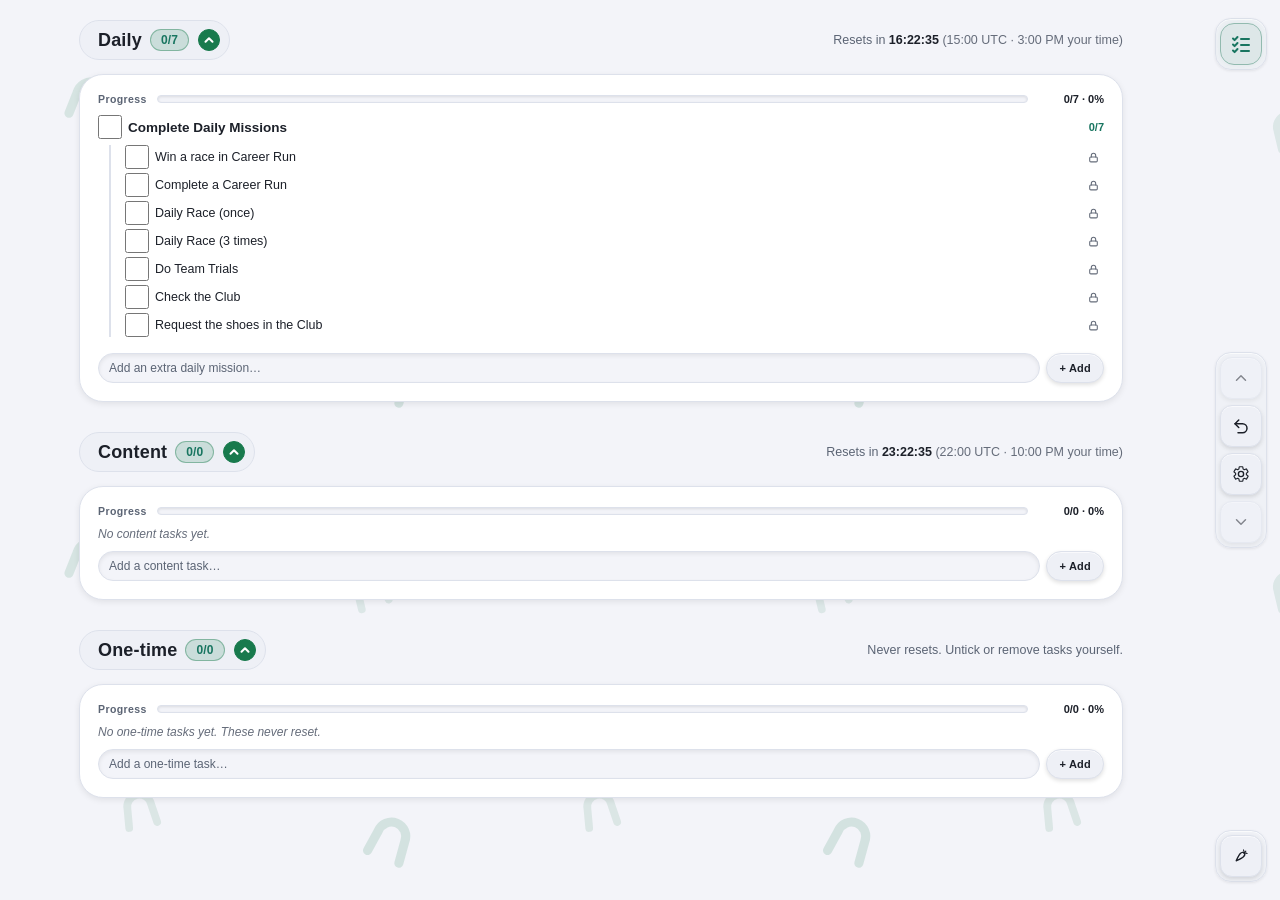
==== checklist/index.html @ df5f754b "Carotene Beta 2" ====
<!DOCTYPE html>
<html lang="en">
<head>
  <meta charset="UTF-8">
  <meta name="viewport" content="width=device-width, initial-scale=1.0">
  <meta name="description" content="'Checklist' - daily and content to-do lists for UM:PD that reset on game time.">
  <meta http-equiv="Content-Security-Policy" content="default-src 'self'; script-src 'self'; style-src 'self' 'unsafe-inline' https://fonts.googleapis.com; font-src 'self' https://fonts.gstatic.com; img-src 'self' data:; connect-src 'self'; object-src 'none'; base-uri 'self'; form-action 'self'; frame-ancestors 'self'; worker-src 'none'">
  <title>'Checklist' - Carotene</title>
  <link rel="preconnect" href="https://fonts.googleapis.com">
  <link rel="preconnect" href="https://fonts.gstatic.com" crossorigin>
  <link href="https://fonts.googleapis.com/css2?family=Quicksand:wght@400;500;600;700&display=swap" rel="stylesheet">
  <link rel="icon" type="image/svg+xml" href="../favicon.svg">
  <link rel="stylesheet" href="style.css">
</head>
<body>
<a class="skip-link" href="#sections">Skip to content</a>

<svg class="bg-pattern" aria-hidden="true" focusable="false" xmlns="http://www.w3.org/2000/svg">
  <defs>
    <g id="cleat-shape">
      <path d="M-13,14 L-11,-3 A11,11 0 0 1 11,-3 L13,14" fill="none" stroke="var(--accent)" stroke-width="7" stroke-linecap="round" stroke-linejoin="round"/>
    </g>
    <pattern id="cleat-pattern" width="460" height="460" patternUnits="userSpaceOnUse">
      <use href="#cleat-shape" opacity="0.13" transform="translate(90,100) scale(1.3) rotate(15)"/>
      <use href="#cleat-shape" opacity="0.10" transform="translate(370,130) scale(1.1) rotate(-20)"/>
      <use href="#cleat-shape" opacity="0.11" transform="translate(140,350) scale(1.1) rotate(-12)"/>
      <use href="#cleat-shape" opacity="0.14" transform="translate(390,380) scale(1.3) rotate(22)"/>
    </pattern>
  </defs>
  <rect width="100%" height="100%" fill="url(#cleat-pattern)"/>
</svg>

<div class="topbar">
  <div class="wrap topbar-inner">
    <div class="brand">
      <h1>
        <svg class="brand-mark" viewBox="0 0 24 24" fill="none" stroke="currentColor" stroke-width="2" stroke-linecap="round" stroke-linejoin="round" aria-hidden="true" xmlns="http://www.w3.org/2000/svg">
          <path d="M4 6.5l1.6 1.6L8.5 5M4 12.5l1.6 1.6L8.5 11M4 18.5l1.6 1.6L8.5 17"/>
          <path d="M12 7h8M12 13h8M12 19h8"/>
        </svg>
        <span class="sr-only">'Checklist'</span>
      </h1>
    </div>
    <div class="topbar-actions">
      <nav class="rail-nav" aria-label="Main navigation">
        <button class="btn rail-action" id="jump-top-btn" type="button" aria-label="Jump to top" data-tooltip="Jump to top">
          <svg viewBox="0 0 24 24" fill="none" aria-hidden="true" xmlns="http://www.w3.org/2000/svg">
            <path d="M6 15l6-6 6 6" stroke="currentColor" stroke-width="2" stroke-linecap="round" stroke-linejoin="round"/>
          </svg>
        </button>
        <button class="btn rail-action" id="untick-btn" type="button" aria-label="Untick everything" data-tooltip="Untick everything">
          <svg viewBox="0 0 24 24" fill="none" aria-hidden="true" xmlns="http://www.w3.org/2000/svg">
            <path d="M9 14L4 9L9 4" stroke="currentColor" stroke-width="2" stroke-linecap="round" stroke-linejoin="round"/>
            <path d="M4 9H14C17.3137 9 20 11.6863 20 15C20 18.3137 17.3137 21 14 21H8" stroke="currentColor" stroke-width="2" stroke-linecap="round" stroke-linejoin="round"/>
          </svg>
        </button>
      </nav>
      <div class="settings-wrap">
        <button class="btn icon-btn" id="settings-btn" aria-label="Settings" aria-haspopup="dialog" aria-expanded="false" aria-controls="settings-panel">
          <svg viewBox="0 0 24 24" aria-hidden="true" xmlns="http://www.w3.org/2000/svg" fill="none" stroke="currentColor" stroke-linecap="round" stroke-linejoin="round">
            <path d="M19.14 12.94c.04-.31.06-.63.06-.94s-.02-.63-.06-.94l2.03-1.58a.5.5 0 0 0 .12-.64l-1.92-3.32a.5.5 0 0 0-.6-.22l-2.39.96a7.03 7.03 0 0 0-1.6-.94l-.36-2.54a.5.5 0 0 0-.5-.43h-3.84a.5.5 0 0 0-.5.43l-.36 2.54a7.03 7.03 0 0 0-1.6.94l-2.39-.96a.5.5 0 0 0-.6.22l-1.92 3.32a.5.5 0 0 0 .12.64l2.03 1.58c-.04.31-.06.63-.06.94s.02.63.06.94l-2.03 1.58a.5.5 0 0 0-.12.64l1.92 3.32c.14.24.42.34.66.25l2.39-.96c.5.33 1.04.61 1.6.94l.36 2.54c.05.22.25.38.5.38h3.84c.25 0 .45-.16.5-.38l.36-2.54c.56-.33 1.1-.61 1.6-.94l2.39.96c.24.09.52-.01.66-.25l1.92-3.32a.5.5 0 0 0-.12-.64l-2.03-1.58z" stroke-width="1.5"/>
            <circle cx="12" cy="12" r="3.5" stroke-width="1.8" fill="none"/>
          </svg>
        </button>
        <div class="settings-panel" id="settings-panel" role="dialog" aria-label="Settings">
          <div class="settings-group-label">Appearance</div>
          <div class="settings-row settings-row-icons">
            <button class="icon-pill-btn" id="mode-toggle-btn" aria-label="Toggle light/dark mode" aria-pressed="false" data-tooltip="Toggle mode">
              <svg class="icon-toggle-sun" viewBox="0 0 24 24" fill="none" xmlns="http://www.w3.org/2000/svg">
                <circle cx="12" cy="12" r="4.2" stroke="currentColor" stroke-width="2" stroke-linecap="round"/>
                <path d="M12 2.5V5M12 19V21.5M4.2 4.2L6 6M18 18L19.8 19.8M2.5 12H5M19 12H21.5M4.2 19.8L6 18M18 6L19.8 4.2" stroke="currentColor" stroke-width="2" stroke-linecap="round"/>
              </svg>
              <svg class="icon-toggle-moon" viewBox="0 0 24 24" fill="none" xmlns="http://www.w3.org/2000/svg">
                <path d="M20 14.5A8.5 8.5 0 1 1 9.5 4a7 7 0 0 0 10.5 10.5Z" stroke="currentColor" stroke-width="2" stroke-linecap="round" stroke-linejoin="round"/>
              </svg>
            </button>
            <button class="icon-pill-btn" id="theme-toggle-btn" aria-label="Toggle Turf/Dirt color theme" aria-pressed="false" data-tooltip="Toggle color theme">
              <svg class="icon-toggle-turf" viewBox="0 0 24 24" fill="none" xmlns="http://www.w3.org/2000/svg">
                <path d="M6 20V13C6 10 8 8 8 8C8 8 6 10 6 13" stroke="currentColor" stroke-width="2" stroke-linecap="round" stroke-linejoin="round"/>
                <path d="M12 20V10C12 7 14 5 14 5C14 5 12 7 12 10" stroke="currentColor" stroke-width="2" stroke-linecap="round" stroke-linejoin="round"/>
                <path d="M18 20V13C18 10 20 8 20 8C20 8 18 10 18 13" stroke="currentColor" stroke-width="2" stroke-linecap="round" stroke-linejoin="round"/>
              </svg>
              <svg class="icon-toggle-dirt" viewBox="0 0 24 24" fill="none" xmlns="http://www.w3.org/2000/svg">
                <path d="M3 18L8 9L12 15L15 10L21 18" stroke="currentColor" stroke-width="2" stroke-linecap="round" stroke-linejoin="round"/>
                <path d="M3 20H21" stroke="currentColor" stroke-width="2" stroke-linecap="round"/>
              </svg>
            </button>
          </div>
          <div class="settings-group-label" style="margin-top:6px;">Navbar position</div>
          <div class="nav-position-group" role="group" aria-label="Navbar position">
            <button class="nav-pos-btn" type="button" data-pos="left" aria-label="Place navbar on the left" aria-pressed="false" data-tooltip="Left">
              <svg viewBox="0 0 24 24" fill="none" aria-hidden="true" xmlns="http://www.w3.org/2000/svg">
                <rect x="3" y="4" width="18" height="16" rx="2.5" stroke="currentColor" stroke-width="2"/>
                <rect x="4.5" y="5.5" width="4" height="13" rx="1.5" fill="currentColor"/>
              </svg>
            </button>
            <button class="nav-pos-btn" type="button" data-pos="top" aria-label="Place navbar at the top" aria-pressed="false" data-tooltip="Top">
              <svg viewBox="0 0 24 24" fill="none" aria-hidden="true" xmlns="http://www.w3.org/2000/svg">
                <rect x="3" y="4" width="18" height="16" rx="2.5" stroke="currentColor" stroke-width="2"/>
                <rect x="4.5" y="5.5" width="15" height="4" rx="1.5" fill="currentColor"/>
              </svg>
            </button>
            <button class="nav-pos-btn" type="button" data-pos="right" aria-label="Place navbar on the right" aria-pressed="false" data-tooltip="Right">
              <svg viewBox="0 0 24 24" fill="none" aria-hidden="true" xmlns="http://www.w3.org/2000/svg">
                <rect x="3" y="4" width="18" height="16" rx="2.5" stroke="currentColor" stroke-width="2"/>
                <rect x="15.5" y="5.5" width="4" height="13" rx="1.5" fill="currentColor"/>
              </svg>
            </button>
            <button class="nav-pos-btn" type="button" data-pos="bottom" aria-label="Place navbar at the bottom" aria-pressed="false" data-tooltip="Bottom">
              <svg viewBox="0 0 24 24" fill="none" aria-hidden="true" xmlns="http://www.w3.org/2000/svg">
                <rect x="3" y="4" width="18" height="16" rx="2.5" stroke="currentColor" stroke-width="2"/>
                <rect x="4.5" y="14.5" width="15" height="4" rx="1.5" fill="currentColor"/>
              </svg>
            </button>
          </div>
          <div class="settings-divider"></div>
          <button class="btn small settings-about-btn" id="about-btn">About 'Checklist'</button>
        </div>
      </div>
      <button class="btn rail-action" id="jump-bottom-btn" type="button" aria-label="Jump to bottom" data-tooltip="Jump to bottom">
        <svg viewBox="0 0 24 24" fill="none" aria-hidden="true" xmlns="http://www.w3.org/2000/svg">
          <path d="M6 9l6 6 6-6" stroke="currentColor" stroke-width="2" stroke-linecap="round" stroke-linejoin="round"/>
        </svg>
      </button>
    </div>
    <div class="rail-item-wrap carotene-wrap">
      <button class="btn rail-action" id="carotene-btn" type="button" aria-label="Carotene" data-tooltip="Carotene" aria-expanded="false" aria-controls="carotene-panel">
        <svg viewBox="0 0 24 24" fill="none" aria-hidden="true" xmlns="http://www.w3.org/2000/svg" stroke="currentColor" stroke-linecap="round" stroke-linejoin="round">
          <g transform="rotate(45 12 12)">
            <path class="carrot-body" d="M12 21C10.5 17 9 13.4 9 10.3C9 7.7 10.3 6.1 12 6.1C13.7 6.1 15 7.7 15 10.3C15 13.4 13.5 17 12 21Z" stroke-width="1.8"/>
            <path class="carrot-leaf" d="M12 6.3C11 4.9 10 4.3 8.6 3.9" stroke-width="1.5"/>
            <path class="carrot-leaf" d="M12 6.1C12 4.7 12 3.7 12 2.9" stroke-width="1.5"/>
            <path class="carrot-leaf" d="M12 6.3C13 4.9 14 4.3 15.4 3.9" stroke-width="1.5"/>
          </g>
        </svg>
      </button>
      <div class="carotene-panel" id="carotene-panel" role="region" aria-label="Carotene" aria-hidden="true">
        <a class="carotene-panel-brand" href="../">
          <svg class="carotene-panel-mark" viewBox="0 0 24 24" fill="none" aria-hidden="true" focusable="false" xmlns="http://www.w3.org/2000/svg" stroke-linecap="round" stroke-linejoin="round">
            <g transform="rotate(45 12 12)">
              <path class="carrot-body" d="M12 21C10.5 17 9 13.4 9 10.3C9 7.7 10.3 6.1 12 6.1C13.7 6.1 15 7.7 15 10.3C15 13.4 13.5 17 12 21Z" stroke-width="1.8"/>
              <path class="carrot-leaf" d="M12 6.3C11 4.9 10 4.3 8.6 3.9" stroke-width="1.5"/>
              <path class="carrot-leaf" d="M12 6.1C12 4.7 12 3.7 12 2.9" stroke-width="1.5"/>
              <path class="carrot-leaf" d="M12 6.3C13 4.9 14 4.3 15.4 3.9" stroke-width="1.5"/>
            </g>
          </svg>
          <span class="carotene-panel-name">Carotene<sup class="carotene-panel-beta">Beta</sup></span>
        </a>
        <ul class="carotene-panel-list">
          <li>
            <a class="carotene-panel-item" href="../trackrecord/">
              <span class="carotene-panel-item-mark" aria-hidden="true">
                <svg viewBox="0 0 120 120" focusable="false" xmlns="http://www.w3.org/2000/svg">
                  <g fill="none" stroke-linecap="round" stroke-linejoin="round">
                    <rect x="17" y="17" width="40" height="40" rx="9" fill="#22b573" stroke="#22b573" stroke-width="2"/>
                    <path d="M26.5 37l8 8 13-16" stroke="#ffffff" stroke-width="5"/>
                    <rect x="63" y="17" width="40" height="40" rx="9" fill="#22b573" stroke="#22b573" stroke-width="2"/>
                    <path d="M72.5 37l8 8 13-16" stroke="#ffffff" stroke-width="5"/>
                    <rect x="17" y="63" width="40" height="40" rx="9" fill="#22b573" stroke="#22b573" stroke-width="2"/>
                    <path d="M26.5 83l8 8 13-16" stroke="#ffffff" stroke-width="5"/>
                    <rect x="63" y="63" width="40" height="40" rx="9" fill="none" stroke="#9aa3b8" stroke-width="2"/>
                  </g>
                </svg>
              </span>
              <span class="carotene-panel-item-name">Track Record</span>
            </a>
          </li>
          <li>
            <span class="carotene-panel-item is-current" aria-current="page">
              <span class="carotene-panel-item-mark carotene-panel-item-mark-amber" aria-hidden="true">
                <svg viewBox="0 0 24 24" fill="none" stroke="currentColor" stroke-width="2" stroke-linecap="round" stroke-linejoin="round" focusable="false" xmlns="http://www.w3.org/2000/svg">
                  <path d="M4 6.5l1.6 1.6L8.5 5M4 12.5l1.6 1.6L8.5 11M4 18.5l1.6 1.6L8.5 17"/>
                  <path d="M12 7h8M12 13h8M12 19h8"/>
                </svg>
              </span>
              <span class="carotene-panel-item-name">'Checklist'</span>
            </span>
          </li>
          <li>
            <span class="carotene-panel-item is-soon">
              <span class="carotene-panel-item-mark" aria-hidden="true"></span>
              <span class="carotene-panel-item-name">Coming Soon</span>
            </span>
          </li>
        </ul>
      </div>
    </div>
  </div>
</div>

<main>
  <div class="wrap">
    <div id="sections"></div>
  </div>
</main>

<div class="modal-overlay" id="about-overlay" role="dialog" aria-modal="true" aria-labelledby="about-title">
  <div class="modal-box about-modal" id="about-modal">
    <div class="modal-head">
      <h2 class="modal-title" id="about-title">About 'Checklist'</h2>
      <button class="modal-close" id="about-close" aria-label="Close About">✕</button>
    </div>
    <div class="version-badge">
      <div class="version-item"><span>Version</span><strong>Beta 1</strong></div>
    </div>
    <div class="about-text">
      <div class="about-section">
        <div class="about-section-label">How it works</div>
        <p>Tick a task when you finish it. <strong>Daily</strong> tasks untick at 15:00 UTC and <strong>Content</strong> tasks untick at 22:00 UTC. One-time tasks stay until you untick or remove them.</p>
        <p>The seven required daily missions can't be removed. Ticking <strong>Complete Daily Missions</strong> ticks all of them, and you can add extra or event missions under it.</p>
        <p>Ticking <strong>Daily Race (3 times)</strong> also ticks <strong>Daily Race (once)</strong>, and ticking <strong>Request the shoes in the Club</strong> also ticks <strong>Check the Club</strong>. Unticking the first task of a pair unticks the second one too.</p>
        <p>Each list shows a live countdown to its next reset, and that time in your own time zone.</p>
      </div>
      <div class="about-section">
        <div class="about-section-label">Privacy</div>
        <p>Your tasks stay private in this browser. Clearing your browser data will erase them.</p>
      </div>
      <div class="about-section about-links">
        <p class="about-credit">2026, Mujairkitten · Made with various AI tools · Not affiliated with Cygames.<br>Source code is licensed under GPL-3.</p>
      </div>
    </div>
  </div>
</div>

<div id="tooltip" role="tooltip" aria-hidden="true"></div>

<div id="sr-announcer" class="sr-only" aria-live="polite"></div>

<div id="toast-region" class="toast-region" aria-live="polite" aria-atomic="true"></div>

<script type="module" src="main.js"></script>
</body>
</html>
---- checklist/style.css ----
:root {
  --bg: #0d0f14;
  --bg-alt: #12141b;
  --panel: #171a22;
  --panel-2: #1d212b;
  --line: #2a2f3a;
  --line-soft: #232733;
  --ink: #eef0f5;
  --ink-dim: #9aa3b8;
  --ink-faint: #7a8494;
  --accent: #22b573;
  --accent-dim: #1a8f5a;
  --accent2: #2bcfa8;
  --accent-rgb: 34, 181, 115;
  --accent2-rgb: 43, 207, 168;
  --carrot: #e8873a;
  --carrot-leaf: #22b573;
  --glass-bg: rgba(23, 26, 34, .72);
  --glass-bg-soft: rgba(23, 26, 34, .65);
  --glass-border: rgba(255, 255, 255, .09);
  --glass-highlight: inset 0 1px 0 rgba(255, 255, 255, .06);
  --faux-glass-bg: rgba(23, 26, 34, .86);
  --faux-glass-card-bg: rgba(23, 26, 34, .86);
  --f: #ff5c5c;
  --f-text: var(--f);
  font-family: "Quicksand", sans-serif;
}
@keyframes modal-enter {
  from { opacity: 0; transform: translateY(12px) scale(.97); }
  to { opacity: 1; transform: translateY(0) scale(1); }
}
body.light {
  --bg: #f3f4f9;
  --bg-alt: #ffffff;
  --panel: #ffffff;
  --panel-2: #eef0f6;
  --line: #dde1eb;
  --line-soft: #e8ebf2;
  --ink: #1c2029;
  --ink-dim: #5b6474;
  --ink-faint: #656c7a;
  --accent: #187a4d;
  --accent-dim: #125f3b;
  --accent2: #187560;
  --accent-rgb: 24, 122, 77;
  --accent2-rgb: 24, 117, 96;
  --carrot: #c2651c;
  --carrot-leaf: #187a4d;
  --glass-bg: var(--bg-alt);
  --glass-bg-soft: var(--panel);
  --glass-border: var(--line);
  --glass-highlight: none;
  --faux-glass-bg: var(--panel-2);
  --faux-glass-card-bg: var(--panel);
  --f-text: #b82626;
}
body.dirt {
  --accent: #e0a640;
  --accent-dim: #b9822e;
  --accent2: #c97b4a;
  --accent-rgb: 224, 166, 64;
  --accent2-rgb: 201, 123, 74;
}
body.light.dirt {
  --accent: #7f560a;
  --accent-dim: #6b4708;
  --accent2: #96522a;
  --accent-rgb: 127, 86, 10;
  --accent2-rgb: 150, 82, 42;
}
* { box-sizing: border-box; }
.skip-link {
  position: fixed;
  top: -48px;
  left: 12px;
  z-index: 2000;
  background: var(--accent);
  color: #12141a;
  font-weight: 700;
  font-size: 13px;
  padding: 8px 14px;
  border-radius: 999px;
  text-decoration: none;
  transition: top .15s ease;
}
body.light .skip-link { color: #fff; }
.skip-link:focus { top: 12px; }
:focus-visible {
  outline: 2px solid var(--accent2);
  outline-offset: 2px;
}
.nav-pos-btn.active:focus-visible { outline-color: #12141a; }
body.light .nav-pos-btn.active:focus-visible { outline-color: #fff; }
button, input, textarea, select { font-family: inherit; }
body {
  margin: 0;
  overflow-x: hidden;
  background-color: var(--bg);
  color: var(--ink);
  padding-bottom: calc(var(--topbar-h, 70px) + 20px + env(safe-area-inset-bottom));
  font-family: "Quicksand", sans-serif;
  transition: background-color .3s ease, color .3s ease;
}
body.nav-top {
  padding-bottom: 0;
  padding-top: calc(var(--topbar-h, 70px) + env(safe-area-inset-top));
}
body.nav-top .topbar { top: 0; bottom: auto; }
.bg-pattern {
  position: fixed;
  inset: 0;
  width: 100vw;
  height: 100vh;
  z-index: -1;
  pointer-events: none;
}
.wrap {
  max-width: 1080px;
  margin: 0 auto;
  padding: 0 18px;
}
.sr-only {
  position: absolute;
  width: 1px;
  height: 1px;
  padding: 0;
  margin: -1px;
  overflow: hidden;
  clip: rect(0, 0, 0, 0);
  white-space: nowrap;
  border: 0;
}
.topbar {
  background: transparent;
  padding: 10px 0;
  position: fixed;
  left: 0;
  right: 0;
  top: auto;
  bottom: 0;
  z-index: 90;
  pointer-events: none;
}
.topbar-inner {
  display: flex;
  align-items: center;
  justify-content: space-between;
  gap: 12px;
}
.topbar-inner > .brand,
.topbar-inner > .topbar-actions,
.topbar-inner > .carotene-wrap {
  display: flex;
  align-items: center;
  justify-content: center;
  gap: 6px;
  padding: 4px;
  border: 1px solid var(--glass-border);
  border-radius: 16px;
  box-sizing: border-box;
  background: color-mix(in srgb, var(--panel-2) 80%, transparent);
  box-shadow: var(--glass-highlight), 0 2px 10px rgba(0, 0, 0, .12);
}
body.light .topbar-inner > .brand,
body.light .topbar-inner > .topbar-actions,
body.light .topbar-inner > .carotene-wrap {
  box-shadow: 0 1px 3px rgba(0, 0, 0, .08), inset 0 1px 0 rgba(255, 255, 255, .7);
}
.brand,
.topbar-actions,
.carotene-wrap { pointer-events: auto; }
.brand {
  display: flex;
  align-items: baseline;
  gap: 10px;
}
.brand h1 {
  width: 42px;
  height: 42px;
  display: flex;
  align-items: center;
  justify-content: center;
  margin: 0;
  border: 1px solid color-mix(in srgb, var(--accent) 38%, var(--line));
  border-radius: 14px;
  background: color-mix(in srgb, var(--accent) 8%, var(--panel-2));
  color: var(--accent2);
  box-shadow: 0 0 8px rgba(var(--accent-rgb), .07);
}
.brand-mark {
  width: 24px;
  height: 24px;
}
.topbar-actions {
  display: flex;
  align-items: center;
  gap: 10px;
}
.btn {
  font-size: 12.5px;
  letter-spacing: .02em;
  font-weight: 600;
  background: var(--panel-2);
  color: var(--ink);
  border: 1px solid var(--line);
  border-radius: 999px;
  padding: 8px 16px;
  cursor: pointer;
  transition: box-shadow .15s ease, border-color .15s ease, color .15s ease, background-color .15s ease;
}
.btn:hover {
  border-color: var(--accent-dim);
  color: var(--accent2);
  box-shadow: 0 0 8px rgba(var(--accent-rgb), .18);
  transform: translateY(-1px);
}
.btn:active { transform: translateY(1px) scale(.98); }
.btn:disabled {
  opacity: .5;
  cursor: not-allowed;
  box-shadow: none;
  transform: none;
}
.btn.small { padding: 5px 12px; font-size: 11px; }
.icon-btn { padding: 8px 12px; font-size: 15px; line-height: 1; }
.settings-wrap {
  position: relative;
  width: 42px;
  height: 42px;
  display: grid;
  place-items: center;
}
.rail-nav {
  display: flex;
  flex-direction: row;
  align-items: center;
  justify-content: center;
  gap: 6px;
}
.rail-action {
  display: inline-flex;
  align-items: center;
  justify-content: center;
  width: 42px;
  min-width: 42px;
  min-height: 42px;
  padding: 10px;
  gap: 10px;
  overflow: hidden;
  white-space: nowrap;
  border-radius: 12px;
  transition: box-shadow .15s ease, border-color .15s ease, color .15s ease, background-color .15s ease, transform .15s ease;
}
.rail-action svg {
  display: block;
  width: 18px;
  height: 18px;
  flex: 0 0 18px;
}
#settings-btn {
  width: 42px;
  height: 42px;
  min-width: 42px;
  min-height: 42px;
  display: grid;
  place-items: center;
  padding: 0;
  border-radius: 12px;
  font-size: 0;
  line-height: 1;
}
#settings-btn svg { width: 18px; height: 18px; margin: 0; }
.settings-panel {
  position: absolute;
  bottom: calc(100% + 8px);
  right: 0;
  background: var(--faux-glass-bg);
  border: 1px solid var(--glass-border);
  border-radius: 16px;
  padding: 12px 14px;
  width: 230px;
  max-height: calc(100vh - 24px);
  overflow-y: auto;
  z-index: 95;
  box-shadow: 0 12px 32px rgba(0, 0, 0, .5), 0 0 18px rgba(var(--accent-rgb), .16);
  display: flex;
  flex-direction: column;
  gap: 8px;
  opacity: 0;
  transform: translateY(10px) scale(.94);
  transform-origin: bottom right;
  pointer-events: none;
  visibility: hidden;
  transition: opacity .28s cubic-bezier(.4, 0, .2, 1), transform .28s cubic-bezier(.4, 0, .2, 1), visibility 0s .28s;
}
.settings-panel.show {
  opacity: 1;
  transform: translateY(0) scale(1);
  pointer-events: auto;
  visibility: visible;
  transition: opacity .28s cubic-bezier(.4, 0, .2, 1), transform .28s cubic-bezier(.4, 0, .2, 1), visibility 0s 0s;
}
body.nav-top .settings-panel {
  bottom: auto;
  top: calc(100% + 8px);
  transform: translateY(-10px) scale(.94);
  transform-origin: top right;
}
body.nav-top .settings-panel.show { transform: translateY(0) scale(1); }
.rail-item-wrap { position: relative; display: inline-block; }
.carotene-panel {
  display: none;
  position: absolute;
  bottom: calc(100% + 8px);
  right: 0;
  width: 20rem;
  max-width: calc(100vw - 24px);
  background: var(--faux-glass-bg);
  border: 1px solid var(--glass-border);
  padding: 12px;
  border-radius: 12px;
  z-index: 200;
  font-weight: 400;
  text-align: left;
}
.carotene-panel.open { display: block; }
.carotene-panel-brand {
  display: flex;
  align-items: center;
  gap: 5px;
  color: var(--ink);
  text-decoration: none;
}
.carotene-panel-brand:hover .carotene-panel-name { color: var(--accent); }
.carotene-panel-brand:focus-visible {
  outline: 2px solid var(--accent);
  outline-offset: 3px;
  border-radius: 6px;
}
.carotene-panel-mark { flex: 0 0 auto; width: 22px; height: 22px; }
.carotene-panel-mark .carrot-body,
#carotene-btn:hover .carrot-body,
#carotene-btn:focus-visible .carrot-body,
#carotene-btn[aria-expanded="true"] .carrot-body { stroke: var(--carrot); }
.carotene-panel-mark .carrot-leaf,
#carotene-btn:hover .carrot-leaf,
#carotene-btn:focus-visible .carrot-leaf,
#carotene-btn[aria-expanded="true"] .carrot-leaf { stroke: var(--carrot-leaf); }
#carotene-btn .carrot-body,
#carotene-btn .carrot-leaf { transition: stroke .15s ease; }
.carotene-panel-name { font-weight: 700; font-size: 15px; letter-spacing: .01em; }
.carotene-panel-beta {
  display: inline-flex;
  align-items: center;
  justify-content: center;
  margin-left: .3em;
  padding: calc(.2em - .5px) .5em calc(.2em + .5px);
  border: 1px solid var(--line);
  border-radius: 5px;
  background: var(--panel);
  color: var(--ink-dim);
  font-size: .6em;
  font-weight: 600;
  line-height: 1;
  letter-spacing: .04em;
  vertical-align: baseline;
  white-space: nowrap;
  transform: translateY(-3px);
}
.carotene-panel-list {
  list-style: none;
  margin: 12px 0 0;
  padding: 10px 0 0;
  border-top: 1px solid var(--line-soft);
  display: flex;
  flex-wrap: wrap;
  justify-content: center;
  gap: 10px;
}
.carotene-panel-item {
  display: flex;
  flex-direction: column;
  align-items: center;
  justify-content: center;
  gap: 7px;
  width: 5.5rem;
  height: 5.5rem;
  padding: 8px;
  border: 1px solid var(--line);
  border-radius: 12px;
  background: var(--panel);
  font-size: 10.5px;
  line-height: 1.3;
  text-align: center;
  color: var(--ink-dim);
  text-decoration: none;
}
a.carotene-panel-item:hover,
a.carotene-panel-item:focus-visible {
  border-color: var(--accent);
  color: var(--ink);
}
.carotene-panel-item.is-current {
  background: color-mix(in srgb, var(--accent) 12%, transparent);
  border-color: color-mix(in srgb, var(--accent) 55%, transparent);
  color: var(--ink);
  font-weight: 600;
}
.carotene-panel-item-mark {
  width: 1.75rem;
  height: 1.75rem;
  display: grid;
  place-items: center;
}
.carotene-panel-item-mark svg { width: 100%; height: 100%; display: block; }
.carotene-panel-item-mark-amber { color: #e8873a; }
body.light .carotene-panel-item-mark-amber { color: #c2651c; }
.carotene-panel-item.is-soon .carotene-panel-item-mark {
  border: 1.5px dashed var(--line);
  border-radius: 6px;
}
.carotene-panel-item.is-soon { color: var(--ink-faint); }
body.nav-top .carotene-panel { bottom: auto; top: calc(100% + 8px); }
.settings-group-label {
  font-weight: 700;
  font-size: 10px;
  letter-spacing: .06em;
  text-transform: uppercase;
  color: var(--ink-faint);
  margin-top: 2px;
}
.settings-divider { border-top: 1px solid var(--line); margin: 2px 0; }
.settings-row {
  display: flex;
  align-items: center;
  justify-content: space-between;
  gap: 10px;
  font-weight: 600;
  font-size: 13px;
  color: var(--ink);
}
.settings-row-icons { gap: 10px; }
.icon-pill-btn {
  flex: 1;
  height: 34px;
  border-radius: 999px;
  background: var(--panel-2);
  border: 1px solid var(--line);
  color: var(--ink-dim);
  display: inline-flex;
  align-items: center;
  justify-content: center;
  cursor: pointer;
  transition: box-shadow .15s ease, border-color .15s ease, color .15s ease, background .15s ease;
}
.icon-pill-btn svg { width: 18px; height: 18px; display: none; }
.icon-pill-btn:hover {
  color: var(--accent2);
  border-color: var(--accent-dim);
  box-shadow: 0 0 10px rgba(var(--accent-rgb), .3);
}
.nav-position-group {
  display: grid;
  grid-template-columns: repeat(4, 1fr);
  gap: 6px;
  margin-top: 2px;
}
.nav-pos-btn {
  height: 34px;
  border-radius: 10px;
  background: var(--panel-2);
  border: 1px solid var(--line);
  color: var(--ink-dim);
  display: inline-flex;
  align-items: center;
  justify-content: center;
  cursor: pointer;
  padding: 0;
  transition: box-shadow .15s ease, border-color .15s ease, color .15s ease, background .15s ease;
}
.nav-pos-btn svg { width: 18px; height: 18px; display: block; }
.nav-pos-btn:hover:not(:disabled) {
  color: var(--accent2);
  border-color: var(--accent-dim);
  box-shadow: 0 0 10px rgba(var(--accent-rgb), .3);
}
.nav-pos-btn.active {
  background: var(--accent);
  border-color: var(--accent);
  color: #12141a;
  box-shadow: 0 0 10px rgba(var(--accent-rgb), .4);
}
.nav-pos-btn:disabled { opacity: .32; cursor: not-allowed; }
body.light .nav-pos-btn {
  background: var(--panel);
  color: var(--ink);
  box-shadow: 0 1px 3px rgba(0,0,0,.09), inset 0 1px 0 rgba(255,255,255,.7);
}
body.light .nav-pos-btn:hover:not(:disabled) { color: var(--accent); border-color: var(--accent); }
body.light .nav-pos-btn.active {
  background: var(--accent);
  border-color: var(--accent);
  box-shadow: inset 0 1px 3px rgba(0,0,0,.15);
  color: #ffffff;
}
@media (max-width: 959.98px) {
  .nav-position-group { grid-template-columns: repeat(2, 1fr); }
  .nav-pos-btn[data-pos="left"],
  .nav-pos-btn[data-pos="right"] { display: none; }
}
#mode-toggle-btn .icon-toggle-moon { display: block; }
body.light #mode-toggle-btn .icon-toggle-sun { display: block; }
body.light #mode-toggle-btn .icon-toggle-moon { display: none; }
#theme-toggle-btn .icon-toggle-turf { display: block; }
body.dirt #theme-toggle-btn .icon-toggle-dirt { display: block; }
body.dirt #theme-toggle-btn .icon-toggle-turf { display: none; }
.settings-about-btn { width: 100%; }
section.block { margin: 30px 0; isolation: isolate; }
section.block:first-child { margin-top: 20px; }
.block-head {
  display: flex;
  align-items: center;
  gap: 12px;
  margin-bottom: 14px;
  flex-wrap: wrap;
}
.block-head h2 {
  font-size: 18px;
  font-weight: 700;
  letter-spacing: .01em;
  margin: 0;
  display: inline-flex;
  align-items: center;
  gap: 8px;
  background: var(--panel-2);
  border: 1px solid var(--line);
  border-radius: 999px;
  padding: 7px 8px 7px 18px;
}
.section-count {
  font-size: 12px;
  font-weight: 700;
  color: var(--accent2);
  background: color-mix(in srgb, var(--accent) 16%, transparent);
  border: 1px solid color-mix(in srgb, var(--accent) 40%, transparent);
  border-radius: 999px;
  padding: 3px 10px;
  white-space: nowrap;
}
.block-head .desc {
  font-size: 12.5px;
  color: var(--ink-dim);
  margin-left: auto;
}
.block-head .desc strong {
  color: var(--ink);
  font-variant-numeric: tabular-nums;
}
.desc-note { color: var(--ink-faint); }
.block-collapse-btn {
  background: none;
  border: none;
  padding: 0;
  cursor: pointer;
  display: flex;
  align-items: center;
  justify-content: center;
  flex-shrink: 0;
  min-width: 24px;
  min-height: 24px;
  color: var(--ink);
}
.block-body { display: flex; flex-direction: column; gap: 14px; }
.block-body[hidden] { display: none; }
.cal-trainee-arrow {
  display: inline-flex;
  align-items: center;
  justify-content: center;
  width: 22px;
  height: 22px;
  flex-shrink: 0;
  border-radius: 999px;
  background: var(--panel-2);
  border: 1px solid var(--line);
  color: var(--ink-faint);
  transition: transform .25s cubic-bezier(.4, 0, .2, 1), background .15s ease, border-color .15s ease, color .15s ease;
}
.cal-trainee-arrow svg { width: 14px; height: 14px; display: block; }
.block-collapse-btn:hover .cal-trainee-arrow {
  border-color: var(--accent-dim);
  color: var(--accent2);
}
.cal-trainee-arrow.open {
  transform: rotate(180deg);
  background: var(--accent);
  border-color: var(--accent);
  color: #12141a;
}
.block-collapse-btn:hover .cal-trainee-arrow.open { color: #12141a; }
body.light .cal-trainee-arrow.open,
body.light .block-collapse-btn:hover .cal-trainee-arrow.open { color: #ffffff; }
.mycard {
  background: var(--glass-bg-soft);
  backdrop-filter: blur(8px);
  -webkit-backdrop-filter: blur(8px);
  border: 1px solid var(--glass-border);
  border-radius: 24px;
  padding: 18px;
  box-shadow: var(--glass-highlight);
  position: relative;
  transition: box-shadow .15s ease, border-color .15s ease, background-color .15s ease;
}
@supports not ((backdrop-filter: blur(1px)) or (-webkit-backdrop-filter: blur(1px))) {
  .mycard, .modal-box { background: var(--panel); }
}
.mycard:hover,
.mycard:focus-within {
  border-color: var(--accent-dim);
  box-shadow: var(--glass-highlight), 0 0 18px rgba(var(--accent-rgb), .14);
}
.trophy-top {
  display: flex;
  align-items: center;
  gap: 10px;
  margin-bottom: 10px;
}
.trophy-top .label {
  font-size: 10.5px;
  font-weight: 700;
  letter-spacing: .04em;
  color: var(--ink-dim);
}
.progress-track {
  flex: 1;
  height: 8px;
  background: var(--bg);
  border: 1px solid var(--line);
  border-radius: 999px;
  overflow: hidden;
}
.progress-fill {
  height: 100%;
  background: linear-gradient(90deg, var(--accent), var(--accent2));
  box-shadow: 0 0 8px rgba(var(--accent2-rgb), .6);
  transition: width .3s ease;
}
.progress-pct {
  font-size: 11px;
  font-weight: 700;
  min-width: 66px;
  text-align: right;
}
.trophy-list {
  display: flex;
  flex-direction: column;
  gap: 4px;
  margin-bottom: 10px;
}
.trophy-item {
  display: flex;
  align-items: center;
  gap: 6px;
  flex-wrap: wrap;
  font-size: 12.5px;
  font-weight: 500;
}
.trophy-item > span {
  flex: 1;
  min-width: 0;
  overflow-wrap: anywhere;
}
.trophy-item input[type=checkbox] {
  accent-color: var(--accent);
  width: 24px;
  height: 24px;
  flex-shrink: 0;
  margin: 0;
}
.trophy-item.checked > span:first-of-type {
  text-decoration: line-through;
  color: var(--ink-dim);
}
.trophy-item .rm {
  margin-left: auto;
  background: none;
  border: none;
  color: var(--ink-faint);
  cursor: pointer;
  font-size: 14px;
  line-height: 1;
  padding: 2px 4px;
  min-width: 24px;
  min-height: 24px;
}
.trophy-item .rm:hover,
.trophy-item .rm:focus-visible { color: var(--f-text); }
.mission {
  display: flex;
  flex-direction: column;
  gap: 6px;
  margin-bottom: 6px;
}
.mission-main {
  font-size: 13.5px;
  font-weight: 700;
}
.mission-subs {
  display: flex;
  flex-direction: column;
  gap: 4px;
  margin-left: 11px;
  padding-left: 14px;
  border-left: 2px solid var(--line);
}
.trophy-item > span.mission-count {
  flex: none;
  font-size: 11px;
  font-weight: 700;
  color: var(--accent2);
}
.trophy-item > span.lock {
  flex: none;
  display: inline-grid;
  place-items: center;
  margin-left: auto;
  margin-right: 4px;
  color: var(--ink-faint);
}
.lock svg { width: 13px; height: 13px; display: block; }
.empty-line {
  font-size: 12px;
  color: var(--ink-faint);
  font-style: italic;
}
.add-trophy {
  display: flex;
  gap: 6px;
  position: relative;
}
.add-trophy input {
  flex: 1;
  min-width: 0;
  font-size: 12px;
  font-weight: 500;
  padding: 7px 10px;
  border: 1px solid var(--line);
  border-radius: 999px;
  background: var(--bg);
  color: var(--ink);
}
.add-trophy input::placeholder { color: var(--ink-dim); }
.add-trophy input:focus {
  border-color: var(--accent-dim);
  box-shadow: 0 0 12px rgba(var(--accent-rgb), .3);
}
#tooltip {
  position: fixed;
  z-index: 1000;
  pointer-events: none;
  background: var(--faux-glass-bg);
  border: 1px solid var(--glass-border);
  border-radius: 12px;
  padding: 10px 12px;
  width: 220px;
  max-width: calc(100vw - 32px);
  font-size: 11.5px;
  font-weight: 500;
  line-height: 1.4;
  color: var(--ink);
  box-shadow: 0 6px 22px rgba(0, 0, 0, .5), 0 0 18px rgba(var(--accent-rgb), .18);
  opacity: 0;
  transform: translateY(4px);
  transition: opacity .1s ease, transform .1s ease;
  border-top: 3px solid var(--accent);
}
#tooltip.show { opacity: 1; transform: translateY(0); }
.toast-region {
  position: fixed;
  bottom: calc(16px + env(safe-area-inset-bottom));
  left: 50%;
  transform: translateX(-50%);
  z-index: 1500;
  display: flex;
  flex-direction: column;
  gap: 8px;
  align-items: center;
  pointer-events: none;
  width: min(420px, calc(100vw - 32px));
}
.toast {
  pointer-events: auto;
  display: flex;
  align-items: center;
  gap: 10px;
  background: var(--faux-glass-bg);
  border: 1px solid var(--glass-border);
  border-radius: 12px;
  padding: 10px 12px;
  font-size: 12.5px;
  font-weight: 600;
  box-shadow: 0 10px 28px rgba(0, 0, 0, .45);
  animation: modal-enter .22s ease both;
}
.toast button { flex-shrink: 0; }
body.nav-bottom .toast-region { bottom: calc(var(--topbar-h, 70px) + 16px + env(safe-area-inset-bottom)); }
body.nav-left .toast-region { left: calc(50% + 39px); }
body.nav-right .toast-region { left: calc(50% - 39px); }
body.light .toast { box-shadow: 0 6px 20px rgba(0, 0, 0, .14); }
.modal-overlay {
  display: none;
  position: fixed;
  inset: 0;
  background: rgba(5, 6, 9, .6);
  backdrop-filter: blur(2px);
  -webkit-backdrop-filter: blur(2px);
  z-index: 200;
  align-items: center;
  justify-content: center;
  padding: 20px;
}
.modal-overlay.show { display: flex; }
.modal-overlay.show .modal-box { animation: modal-enter .28s cubic-bezier(.2, .75, .25, 1) both; }
.modal-box {
  background: var(--glass-bg);
  backdrop-filter: blur(10px);
  -webkit-backdrop-filter: blur(10px);
  border: 1px solid var(--glass-border);
  border-radius: 16px;
  padding: 20px 22px;
  max-width: 520px;
  width: 100%;
  max-height: 80vh;
  overflow-y: auto;
  box-shadow: var(--glass-highlight), 0 20px 50px rgba(0, 0, 0, .5), 0 0 20px rgba(var(--accent-rgb), .12);
  contain: paint;
}
.about-modal {
  max-width: 560px;
  padding: 24px;
  border-color: color-mix(in srgb, var(--accent) 32%, var(--glass-border));
  box-shadow: var(--glass-highlight), 0 24px 60px rgba(0, 0, 0, .52), 0 0 28px rgba(var(--accent-rgb), .16);
}
.modal-head {
  display: flex;
  align-items: center;
  justify-content: space-between;
  margin-bottom: 12px;
}
.modal-title { font-weight: 700; font-size: 16px; color: var(--ink); margin: 0; }
.modal-close {
  background: var(--panel-2);
  border: 1px solid var(--line);
  border-radius: 999px;
  width: 28px;
  height: 28px;
  color: var(--ink-dim);
  cursor: pointer;
  font-size: 13px;
}
.modal-close:hover { color: var(--ink); border-color: var(--accent-dim); }
.version-badge {
  display: inline-flex;
  align-items: stretch;
  gap: 16px;
  font-weight: 700;
  color: var(--accent2);
  background: var(--panel-2);
  border: 1px solid var(--line);
  border-radius: 14px;
  padding: 10px 16px;
  margin-bottom: 16px;
}
.version-item { display: flex; flex-direction: column; gap: 2px; min-width: 74px; }
.version-item span {
  color: var(--ink-dim);
  font-size: 10px;
  font-weight: 700;
  letter-spacing: .12em;
  line-height: 1;
  text-transform: uppercase;
}
.version-item strong {
  color: var(--accent2);
  font-size: 17px;
  font-weight: 800;
  letter-spacing: .02em;
  line-height: 1.1;
}
.about-text p {
  font-size: 12.5px;
  font-weight: 500;
  color: var(--ink-dim);
  line-height: 1.7;
  margin: 0 0 10px;
}
.about-section { padding: 13px 0; border-top: 1px solid var(--line-soft); }
.about-section:first-child { padding-top: 3px; border-top: 0; }
.about-section-label {
  margin-bottom: 6px;
  color: var(--accent2);
  font-size: 10px;
  font-weight: 700;
  letter-spacing: .1em;
  text-transform: uppercase;
}
.about-text strong { color: var(--ink); font-weight: 700; }
.about-text p:last-child,
.about-links p:last-child { margin-bottom: 0; }
.about-credit { color: var(--ink-dim) !important; font-size: 11px !important; line-height: 1.6 !important; }
@media (max-width: 720px) {
  .mycard, .modal-box {
    backdrop-filter: none;
    -webkit-backdrop-filter: none;
    background: var(--faux-glass-bg);
  }
  body.light .mycard, body.light .modal-box { background: var(--panel); }
}
@media (min-width: 960px) {
  body {
    padding-right: calc(78px + env(safe-area-inset-right));
    padding-bottom: 20px;
  }
  body.nav-right .topbar,
  body.nav-left .topbar {
    top: 0;
    bottom: 0;
    padding: 18px 10px;
  }
  body.nav-right .topbar { right: 0; left: auto; width: calc(78px + env(safe-area-inset-right)); }
  body.nav-left .topbar { right: auto; left: 0; width: calc(78px + env(safe-area-inset-left)); }
  body.nav-right .topbar > .wrap,
  body.nav-left .topbar > .wrap { width: 100%; height: 100%; padding: 0; }
  body.nav-right .topbar-inner,
  body.nav-left .topbar-inner {
    flex-direction: column;
    justify-content: space-between;
    align-items: center;
    height: 100%;
    gap: 18px;
  }
  body.nav-right .topbar-actions,
  body.nav-left .topbar-actions {
    flex: 0 0 auto;
    flex-direction: column;
    justify-content: center;
    align-items: center;
    gap: 6px;
  }
  body.nav-right .rail-nav,
  body.nav-left .rail-nav { flex-direction: column; gap: 6px; }
  body.nav-right .settings-panel {
    right: calc(100% + 10px);
    bottom: 0;
    top: auto;
    transform: translateX(10px) scale(.94);
    transform-origin: bottom right;
  }
  body.nav-right .settings-panel.show { transform: translateX(0) scale(1); }
  body.nav-left .settings-panel {
    left: calc(100% + 10px);
    right: auto;
    bottom: 0;
    top: auto;
    transform: translateX(-10px) scale(.94);
    transform-origin: bottom left;
  }
  body.nav-left .settings-panel.show { transform: translateX(0) scale(1); }
  body.nav-right .carotene-panel { right: calc(100% + 8px); bottom: 4px; top: auto; }
  body.nav-left .carotene-panel { left: calc(100% + 8px); right: auto; bottom: 4px; top: auto; }
  body.nav-left {
    padding-right: 0;
    padding-left: calc(78px + env(safe-area-inset-left));
    padding-bottom: calc(20px + env(safe-area-inset-bottom));
  }
  body.nav-right { padding-bottom: calc(20px + env(safe-area-inset-bottom)); }
  body.nav-bottom,
  body.nav-top { padding-left: 0; padding-right: 0; }
  body.nav-bottom { padding-bottom: calc(var(--topbar-h, 70px) + env(safe-area-inset-bottom)); }
  body.nav-top { padding-top: calc(var(--topbar-h, 70px) + env(safe-area-inset-top)); }
  body.nav-bottom .topbar,
  body.nav-top .topbar {
    right: 0;
    left: 0;
    width: auto;
    padding: 10px 18px;
  }
  body.nav-bottom .topbar { top: auto; bottom: 0; }
  body.nav-top .topbar { top: 0; bottom: auto; }
}
body.light .btn {
  box-shadow: 0 2px 4px rgba(0,0,0,.12), inset 0 1px 0 rgba(255,255,255,.65);
  color: var(--ink);
}
body.light .btn:hover {
  box-shadow: 0 1px 2px rgba(0,0,0,.15), inset 0 1px 0 rgba(255,255,255,.5);
  color: var(--accent);
  border-color: var(--accent);
  transform: translateY(1px);
}
body.light .btn:active { box-shadow: inset 0 2px 6px rgba(0,0,0,.15); transform: translateY(1px); }
body.light .mycard { box-shadow: 0 2px 6px rgba(0,0,0,.08), inset 0 1px 0 rgba(255,255,255,.75); }
body.light .mycard:hover {
  border-color: var(--line);
  box-shadow: 0 6px 16px rgba(0,0,0,.14), inset 0 1px 0 rgba(255,255,255,.8);
}
body.light .settings-panel { box-shadow: 0 8px 24px rgba(0,0,0,.18); }
body.light .icon-pill-btn {
  background: var(--panel);
  color: var(--ink);
  box-shadow: 0 1px 3px rgba(0,0,0,.09), inset 0 1px 0 rgba(255,255,255,.7);
}
body.light .icon-pill-btn:hover { color: var(--accent); border-color: var(--accent); }
body.light .progress-track { box-shadow: inset 0 1px 3px rgba(0,0,0,.1); }
body.light #tooltip { box-shadow: 0 6px 20px rgba(0,0,0,.2); }
body.light .modal-box { box-shadow: 0 12px 40px rgba(0,0,0,.2); }
body.light .modal-overlay { background: rgba(0,0,0,.22); }
body.light .add-trophy input { box-shadow: inset 0 2px 4px rgba(0,0,0,.07); background: var(--bg); }
@media (prefers-reduced-motion: reduce) {
  *, *::before, *::after {
    animation-duration: .01ms !important;
    animation-iteration-count: 1 !important;
    scroll-behavior: auto !important;
    transition-duration: .01ms !important;
  }
}
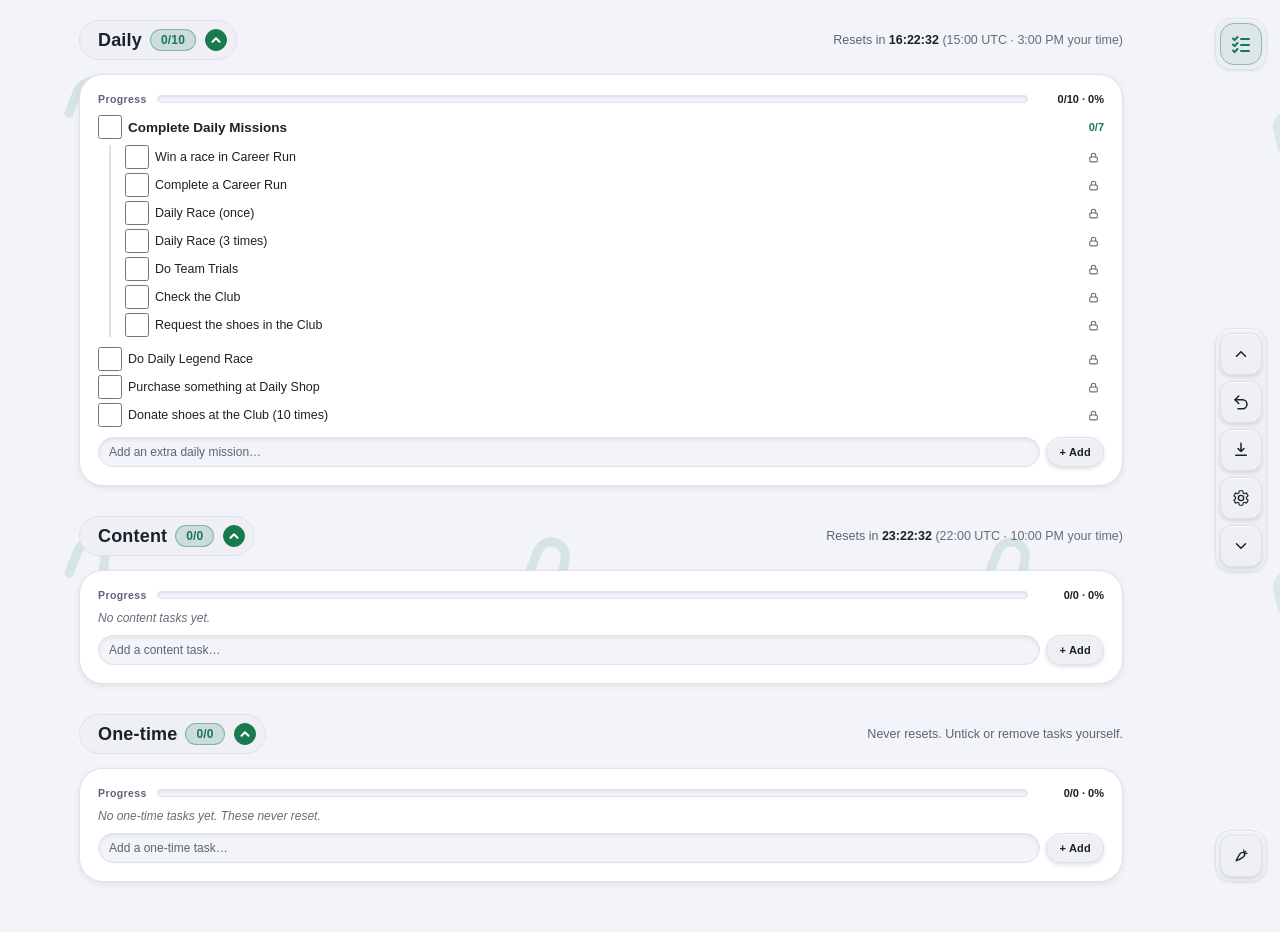
==== commit ada8545e: "Carotene Beta 3" ====
--- a/checklist/index.html
+++ b/checklist/index.html
@@ -48,10 +48,15 @@
             <path d="M6 15l6-6 6 6" stroke="currentColor" stroke-width="2" stroke-linecap="round" stroke-linejoin="round"/>
           </svg>
         </button>
-        <button class="btn rail-action" id="untick-btn" type="button" aria-label="Untick everything" data-tooltip="Untick everything">
+        <button class="btn rail-action" id="untick-btn" type="button" aria-label="Reset" data-tooltip="Reset">
           <svg viewBox="0 0 24 24" fill="none" aria-hidden="true" xmlns="http://www.w3.org/2000/svg">
             <path d="M9 14L4 9L9 4" stroke="currentColor" stroke-width="2" stroke-linecap="round" stroke-linejoin="round"/>
             <path d="M4 9H14C17.3137 9 20 11.6863 20 15C20 18.3137 17.3137 21 14 21H8" stroke="currentColor" stroke-width="2" stroke-linecap="round" stroke-linejoin="round"/>
+          </svg>
+        </button>
+        <button class="btn rail-action" id="backup-btn" type="button" aria-label="Backup" data-tooltip="Backup">
+          <svg viewBox="0 0 24 24" fill="none" aria-hidden="true" xmlns="http://www.w3.org/2000/svg">
+            <path d="M12 3v11M8 10l4 4 4-4M5 19h14" stroke="currentColor" stroke-width="2" stroke-linecap="round" stroke-linejoin="round"/>
           </svg>
         </button>
       </nav>
@@ -201,7 +206,7 @@
       <button class="modal-close" id="about-close" aria-label="Close About">✕</button>
     </div>
     <div class="version-badge">
-      <div class="version-item"><span>Version</span><strong>Beta 1</strong></div>
+      <div class="version-item"><span>Version</span><strong>Beta 2</strong></div>
     </div>
     <div class="about-text">
       <div class="about-section">
@@ -218,6 +223,41 @@
       <div class="about-section about-links">
         <p class="about-credit">2026, Mujairkitten · Made with various AI tools · Not affiliated with Cygames.<br>Source code is licensed under GPL-3.</p>
       </div>
+      <div id="kao-banner"></div>
+      <script src="../kao-banner.js?id=kao-banner&amp;size=mini"></script>
+    </div>
+  </div>
+</div>
+
+<div class="modal-overlay" id="backup-overlay" role="dialog" aria-modal="true" aria-labelledby="backup-title">
+  <div class="modal-box" id="backup-modal">
+    <div class="modal-head">
+      <h2 class="modal-title" id="backup-title">Backup</h2>
+      <button class="modal-close" id="backup-close" aria-label="Close Backup">✕</button>
+    </div>
+    <div class="about-text">
+      <div class="backup-section">
+        <div class="backup-section-label">Export</div>
+        <p>Save your checklist to a file or copy it. Keep it somewhere safe — you can import it again on another device or after clearing browser data.</p>
+        <textarea class="backup-textarea" id="backup-export-text" readonly spellcheck="false" aria-label="Exported checklist JSON"></textarea>
+        <div class="backup-import-actions">
+          <button class="btn small" id="backup-copy-btn">Copy</button>
+          <button class="btn small" id="backup-export-file-btn">Export file</button>
+        </div>
+        <div class="backup-export-meta"><span id="backup-export-stamp" aria-live="polite"></span></div>
+      </div>
+      <hr class="backup-divider" aria-hidden="true">
+      <div class="backup-section">
+        <div class="backup-section-label">Import</div>
+        <p>Paste an exported checklist, or choose a file. Tasks already in your list are skipped; duplicates are not added.</p>
+        <textarea class="backup-textarea" id="backup-import-text" placeholder="Paste your exported JSON here…" spellcheck="false" aria-label="Pasted backup JSON"></textarea>
+        <div class="backup-error" id="backup-import-error" role="alert" hidden></div>
+        <div class="backup-import-actions">
+          <button class="btn small" id="backup-import-text-btn">Import pasted list</button>
+          <label class="btn small" for="backup-import-file">Import from file</label>
+          <input type="file" id="backup-import-file" class="sr-only" accept=".json">
+        </div>
+      </div>
     </div>
   </div>
 </div>
--- a/checklist/style.css
+++ b/checklist/style.css
@@ -1015,6 +1015,62 @@
 body.light .modal-box { box-shadow: 0 12px 40px rgba(0,0,0,.2); }
 body.light .modal-overlay { background: rgba(0,0,0,.22); }
 body.light .add-trophy input { box-shadow: inset 0 2px 4px rgba(0,0,0,.07); background: var(--bg); }
+.backup-textarea {
+  width: 100%;
+  min-height: 160px;
+  font-family: ui-monospace, "SF Mono", "Cascadia Code", Consolas, monospace;
+  font-size: 11.5px;
+  line-height: 1.5;
+  padding: 10px 12px;
+  border: 1px solid var(--line);
+  border-radius: 12px;
+  background: var(--bg);
+  color: var(--ink);
+  resize: vertical;
+  box-sizing: border-box;
+  margin-bottom: 10px;
+}
+.backup-textarea:focus {
+  border-color: var(--accent-dim);
+  box-shadow: 0 0 12px rgba(var(--accent-rgb), .3);
+}
+.backup-import-actions {
+  display: flex;
+  gap: 8px;
+  flex-wrap: wrap;
+  margin-top: 6px;
+}
+.backup-error {
+  font-size: 12px;
+  font-weight: 600;
+  color: var(--f-text);
+  background: color-mix(in srgb, var(--f) 12%, transparent);
+  border: 1px solid color-mix(in srgb, var(--f) 45%, transparent);
+  border-radius: 10px;
+  padding: 8px 12px;
+  margin-bottom: 10px;
+}
+.backup-error[hidden] { display: none; }
+.backup-export-meta {
+  font-size: 11px;
+  font-weight: 600;
+  color: var(--ink-dim);
+  margin: 10px 0 0;
+}
+.backup-section-label {
+  font-size: 10px;
+  font-weight: 800;
+  letter-spacing: .12em;
+  text-transform: uppercase;
+  color: var(--accent2);
+  margin: 0 0 6px;
+}
+.backup-divider {
+  border: none;
+  border-top: 1px solid var(--line-soft);
+  margin: 18px 0;
+}
+
 @media (prefers-reduced-motion: reduce) {
   *, *::before, *::after {
     animation-duration: .01ms !important;
